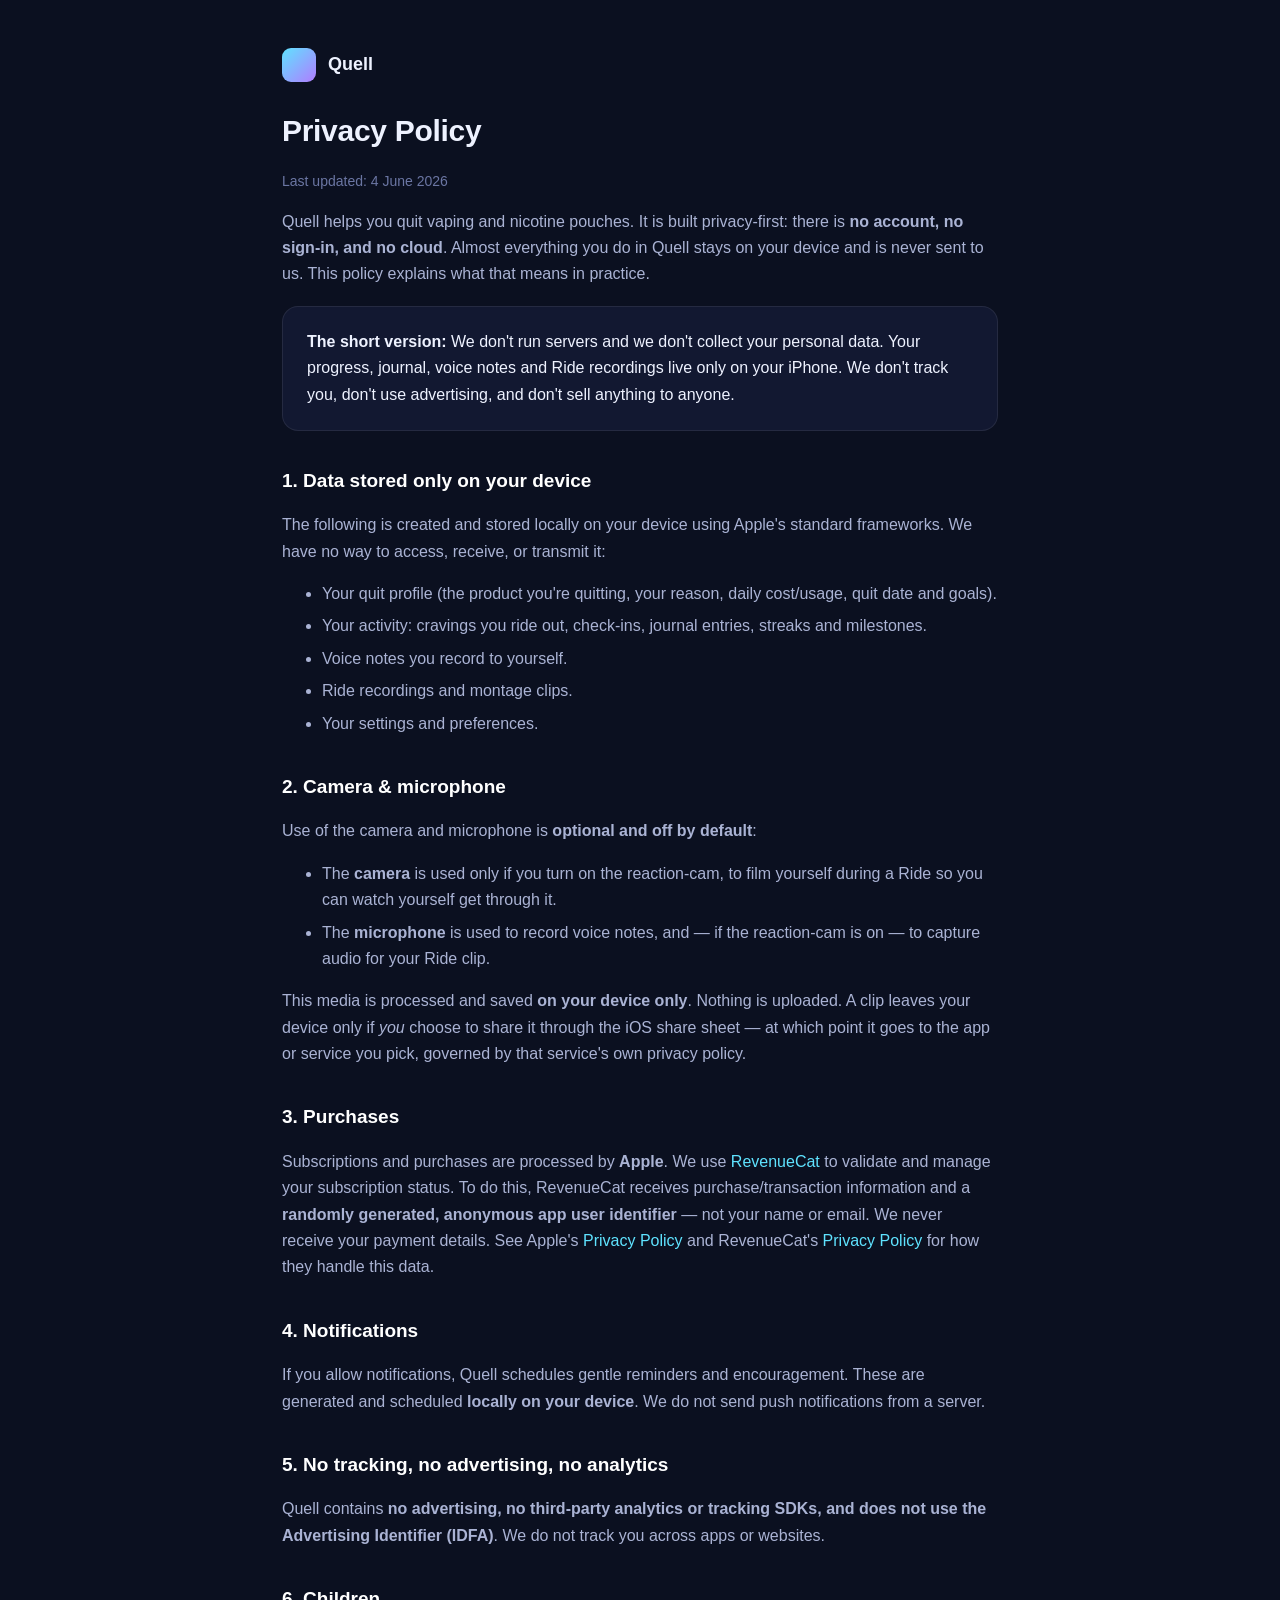
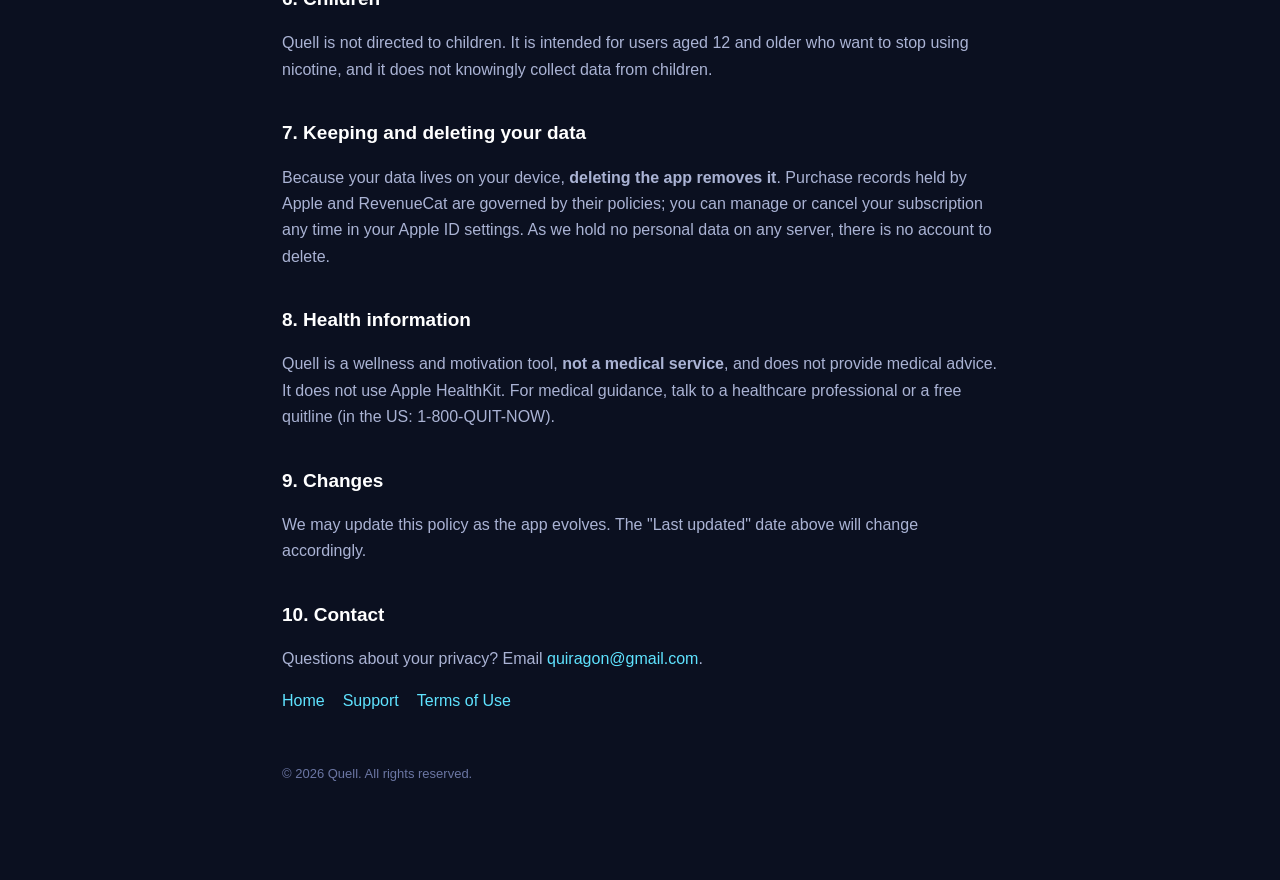
==== privacy.html @ bf584b94 "Quell legal & support pages" ====
<!doctype html>
<html lang="en">
<head>
<meta charset="utf-8">
<meta name="viewport" content="width=device-width, initial-scale=1">
<title>Quell — Privacy Policy</title>
<link rel="stylesheet" href="style.css">
</head>
<body>
<div class="wrap">
  <header><div class="logo"></div><span class="brand">Quell</span></header>
  <h1>Privacy Policy</h1>
  <p class="faint">Last updated: 4 June 2026</p>

  <p>Quell helps you quit vaping and nicotine pouches. It is built privacy-first: there is
  <strong>no account, no sign-in, and no cloud</strong>. Almost everything you do in Quell stays on your
  device and is never sent to us. This policy explains what that means in practice.</p>

  <div class="card">
  <strong>The short version:</strong> We don't run servers and we don't collect your personal data.
  Your progress, journal, voice notes and Ride recordings live only on your iPhone. We don't track you,
  don't use advertising, and don't sell anything to anyone.
  </div>

  <h2>1. Data stored only on your device</h2>
  <p>The following is created and stored locally on your device using Apple's standard frameworks. We have
  no way to access, receive, or transmit it:</p>
  <ul>
    <li>Your quit profile (the product you're quitting, your reason, daily cost/usage, quit date and goals).</li>
    <li>Your activity: cravings you ride out, check-ins, journal entries, streaks and milestones.</li>
    <li>Voice notes you record to yourself.</li>
    <li>Ride recordings and montage clips.</li>
    <li>Your settings and preferences.</li>
  </ul>

  <h2>2. Camera &amp; microphone</h2>
  <p>Use of the camera and microphone is <strong>optional and off by default</strong>:</p>
  <ul>
    <li>The <strong>camera</strong> is used only if you turn on the reaction-cam, to film yourself during a
    Ride so you can watch yourself get through it.</li>
    <li>The <strong>microphone</strong> is used to record voice notes, and — if the reaction-cam is on — to
    capture audio for your Ride clip.</li>
  </ul>
  <p>This media is processed and saved <strong>on your device only</strong>. Nothing is uploaded. A clip
  leaves your device only if <em>you</em> choose to share it through the iOS share sheet — at which point it
  goes to the app or service you pick, governed by that service's own privacy policy.</p>

  <h2>3. Purchases</h2>
  <p>Subscriptions and purchases are processed by <strong>Apple</strong>. We use
  <a href="https://www.revenuecat.com/privacy/" rel="noopener">RevenueCat</a> to validate and manage your
  subscription status. To do this, RevenueCat receives purchase/transaction information and a
  <strong>randomly generated, anonymous app user identifier</strong> — not your name or email. We never
  receive your payment details. See Apple's
  <a href="https://www.apple.com/legal/privacy/" rel="noopener">Privacy Policy</a> and RevenueCat's
  <a href="https://www.revenuecat.com/privacy/" rel="noopener">Privacy Policy</a> for how they handle this data.</p>

  <h2>4. Notifications</h2>
  <p>If you allow notifications, Quell schedules gentle reminders and encouragement. These are generated and
  scheduled <strong>locally on your device</strong>. We do not send push notifications from a server.</p>

  <h2>5. No tracking, no advertising, no analytics</h2>
  <p>Quell contains <strong>no advertising, no third-party analytics or tracking SDKs, and does not use the
  Advertising Identifier (IDFA)</strong>. We do not track you across apps or websites.</p>

  <h2>6. Children</h2>
  <p>Quell is not directed to children. It is intended for users aged 12 and older who want to stop using
  nicotine, and it does not knowingly collect data from children.</p>

  <h2>7. Keeping and deleting your data</h2>
  <p>Because your data lives on your device, <strong>deleting the app removes it</strong>. Purchase records
  held by Apple and RevenueCat are governed by their policies; you can manage or cancel your subscription any
  time in your Apple ID settings. As we hold no personal data on any server, there is no account to delete.</p>

  <h2>8. Health information</h2>
  <p>Quell is a wellness and motivation tool, <strong>not a medical service</strong>, and does not provide
  medical advice. It does not use Apple HealthKit. For medical guidance, talk to a healthcare professional or
  a free quitline (in the US: 1-800-QUIT-NOW).</p>

  <h2>9. Changes</h2>
  <p>We may update this policy as the app evolves. The "Last updated" date above will change accordingly.</p>

  <h2>10. Contact</h2>
  <p>Questions about your privacy? Email <a href="mailto:quiragon@gmail.com">quiragon@gmail.com</a>.</p>

  <div class="nav"><a href="index.html">Home</a><a href="support.html">Support</a><a href="terms.html">Terms of Use</a></div>
  <footer>© 2026 Quell. All rights reserved.</footer>
</div>
</body>
</html>
---- style.css ----
:root{
  --bg:#0b1020; --panel:#121831; --ink:#eef2ff; --soft:#aab3d4; --faint:#6b76a3;
  --cyan:#5fe3ff; --violet:#b07dff; --line:rgba(255,255,255,.08);
}
*{box-sizing:border-box}
html{-webkit-text-size-adjust:100%}
body{
  margin:0; background:var(--bg); color:var(--ink);
  font:16px/1.65 -apple-system,BlinkMacSystemFont,"SF Pro Rounded","SF Pro Text",Segoe UI,Roboto,Helvetica,Arial,sans-serif;
}
.wrap{max-width:760px; margin:0 auto; padding:48px 22px 96px}
header{display:flex; align-items:center; gap:12px; margin-bottom:8px}
.logo{width:34px;height:34px;border-radius:9px;
  background:linear-gradient(135deg,var(--cyan),var(--violet))}
h1{font-size:30px; letter-spacing:-.01em; margin:24px 0 4px}
h2{font-size:19px; margin:34px 0 8px; color:#fff}
.brand{font-weight:700;font-size:18px}
.muted{color:var(--soft)}
.faint{color:var(--faint); font-size:14px}
a{color:var(--cyan); text-decoration:none}
a:hover{text-decoration:underline}
p,li{color:var(--soft)}
li{margin:6px 0}
.card{background:var(--panel); border:1px solid var(--line); border-radius:16px; padding:22px 24px; margin-top:18px}
hr{border:0;border-top:1px solid var(--line);margin:40px 0}
.nav{display:flex;gap:18px;flex-wrap:wrap;margin-top:10px}
footer{margin-top:48px;color:var(--faint);font-size:13px}
code{background:rgba(255,255,255,.06);padding:1px 6px;border-radius:6px;color:#cdd6ff}
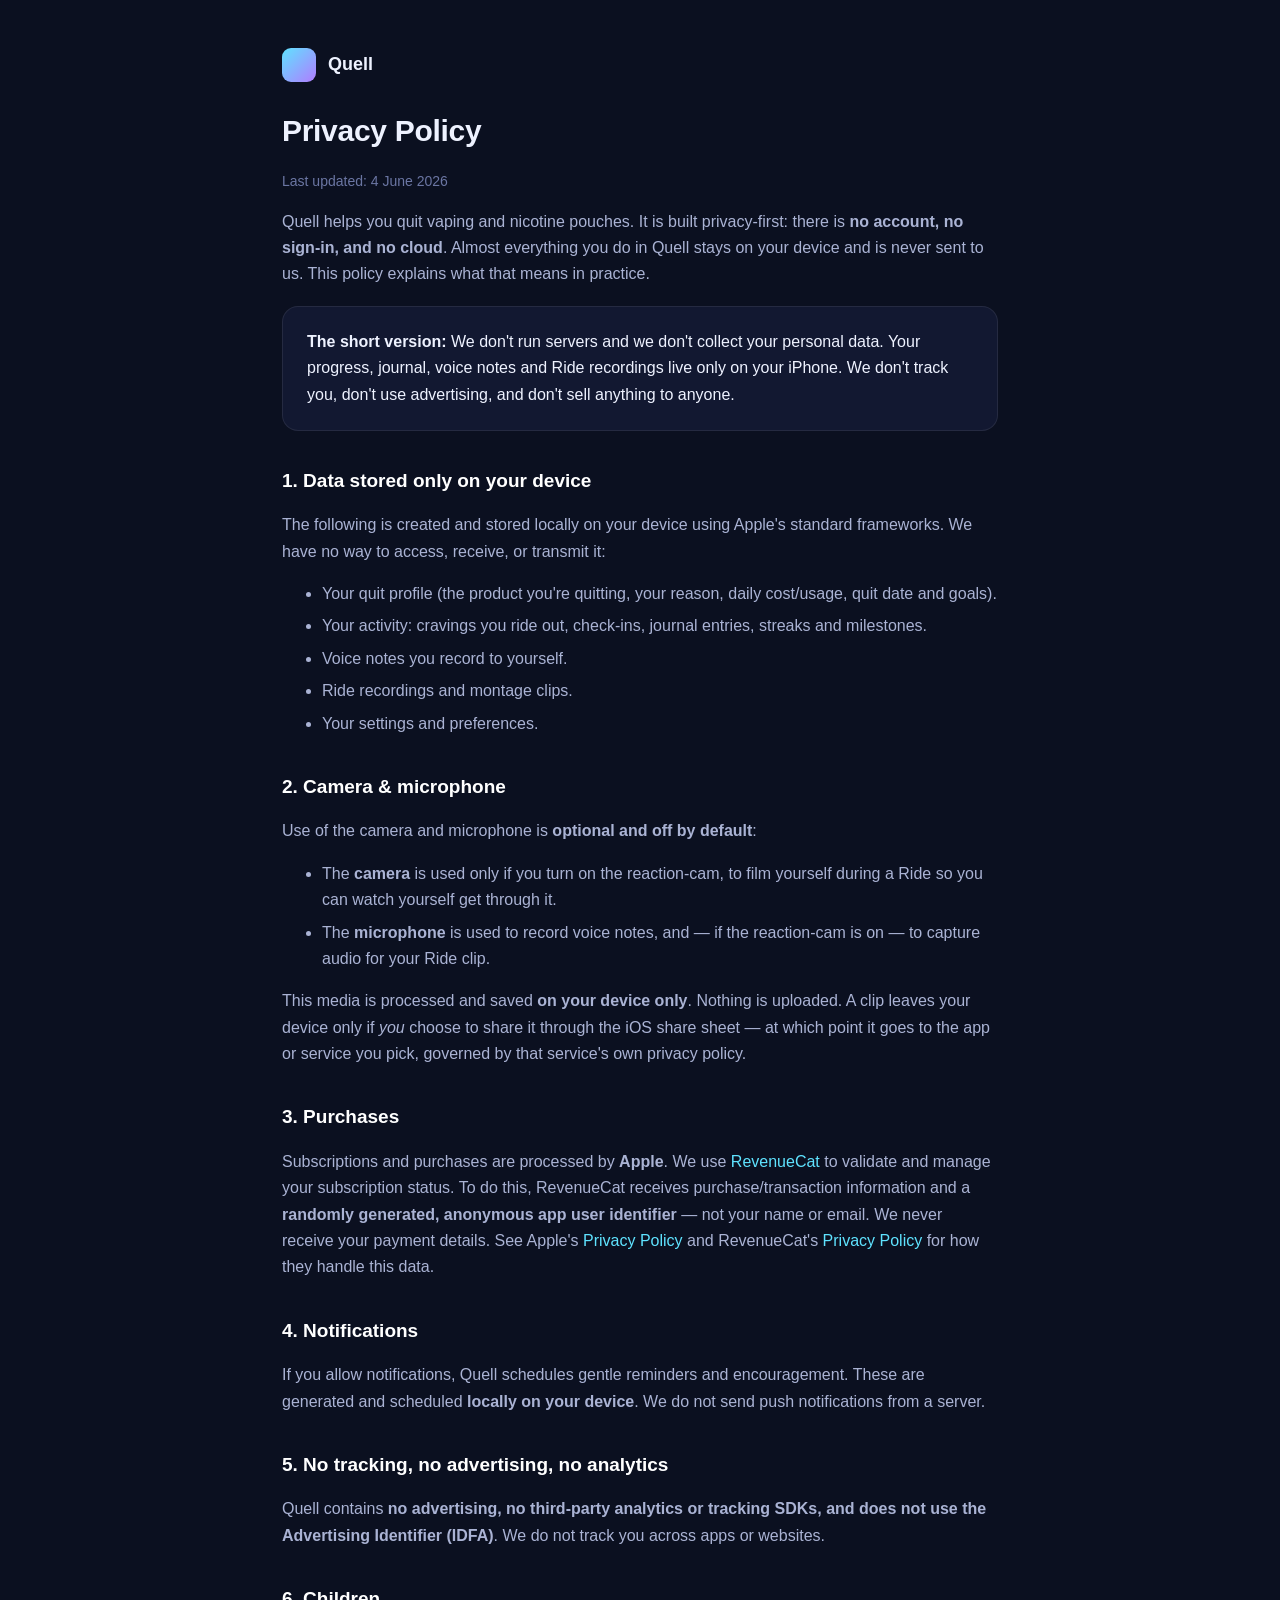
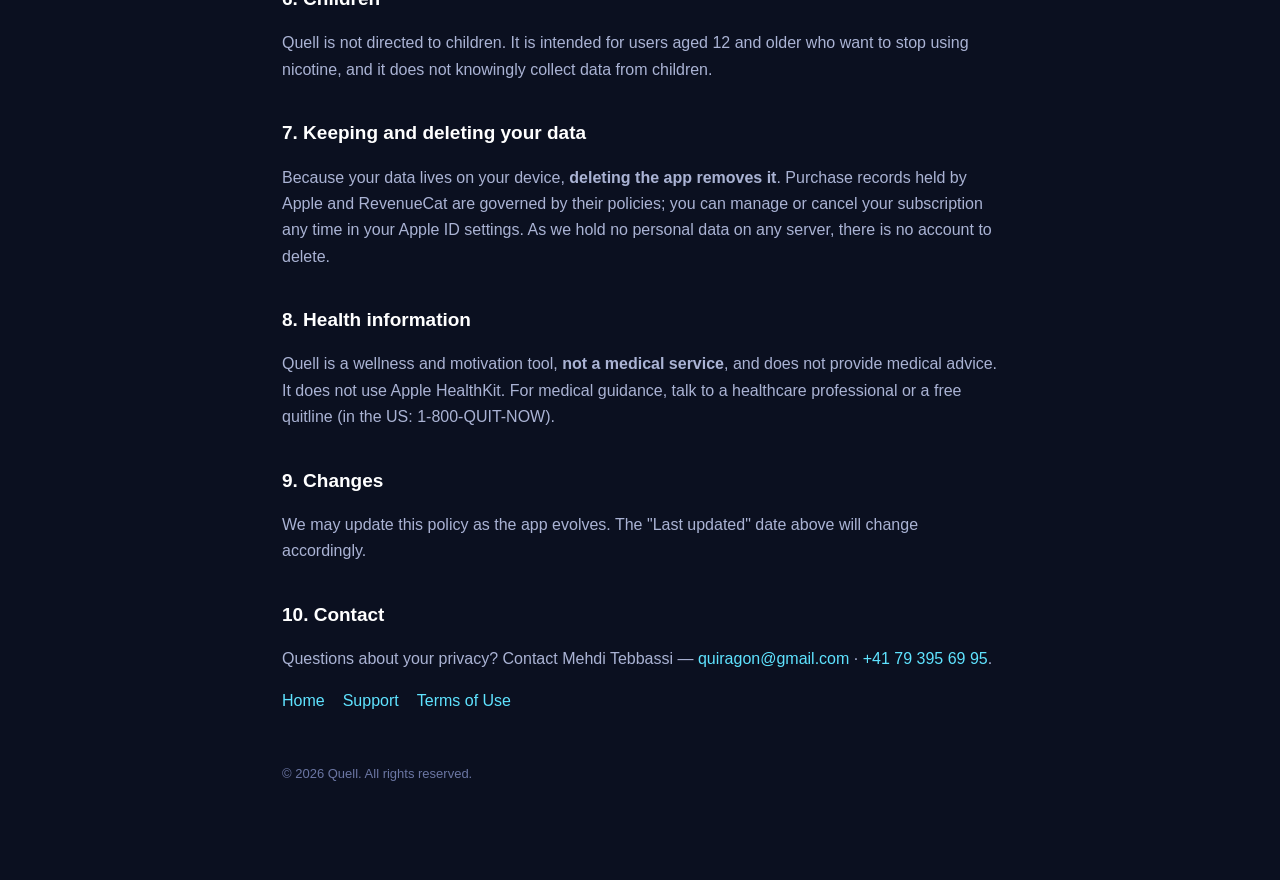
==== commit 28a2cd0f: "Add contact name + phone (Mehdi Tebbassi) to all pages" ====
--- a/privacy.html
+++ b/privacy.html
@@ -80,7 +80,8 @@
   <p>We may update this policy as the app evolves. The "Last updated" date above will change accordingly.</p>
 
   <h2>10. Contact</h2>
-  <p>Questions about your privacy? Email <a href="mailto:quiragon@gmail.com">quiragon@gmail.com</a>.</p>
+  <p>Questions about your privacy? Contact Mehdi Tebbassi —
+  <a href="mailto:quiragon@gmail.com">quiragon@gmail.com</a> · <a href="tel:+41793956995">+41 79 395 69 95</a>.</p>
 
   <div class="nav"><a href="index.html">Home</a><a href="support.html">Support</a><a href="terms.html">Terms of Use</a></div>
   <footer>© 2026 Quell. All rights reserved.</footer>
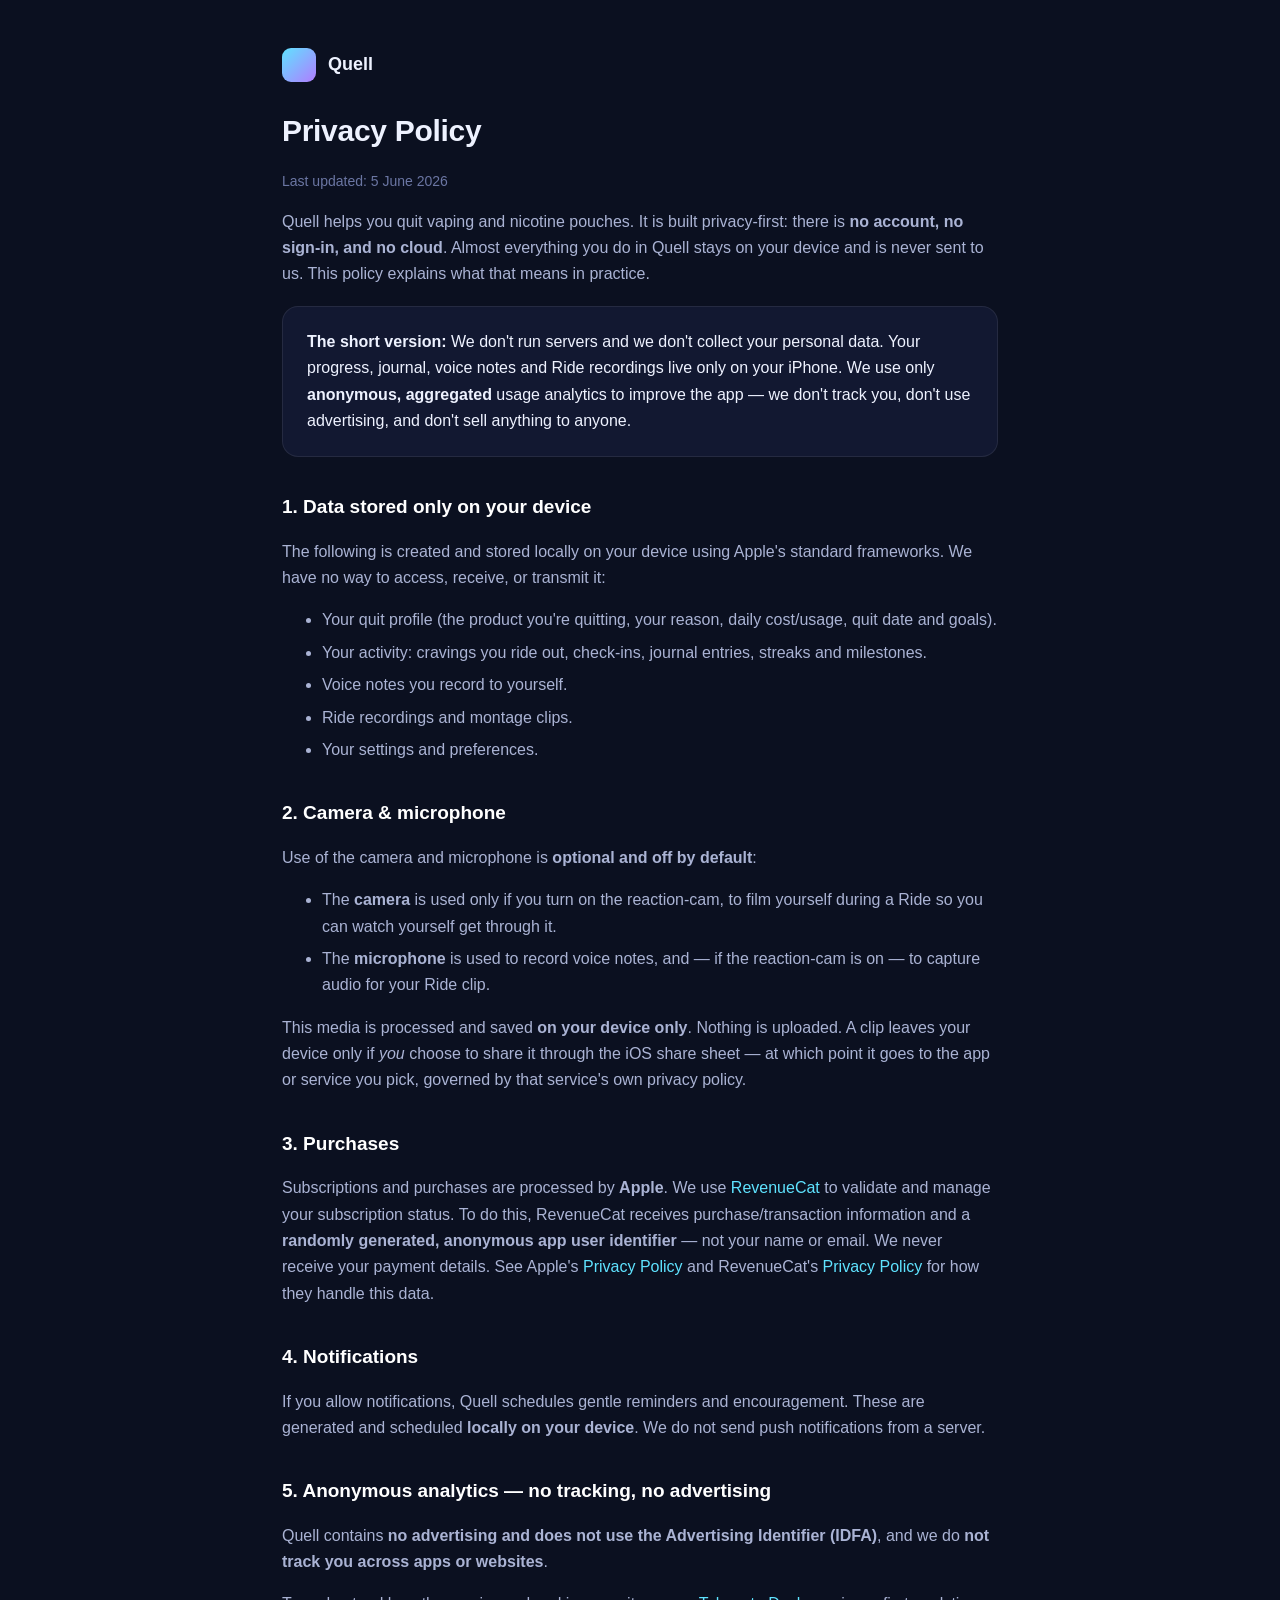
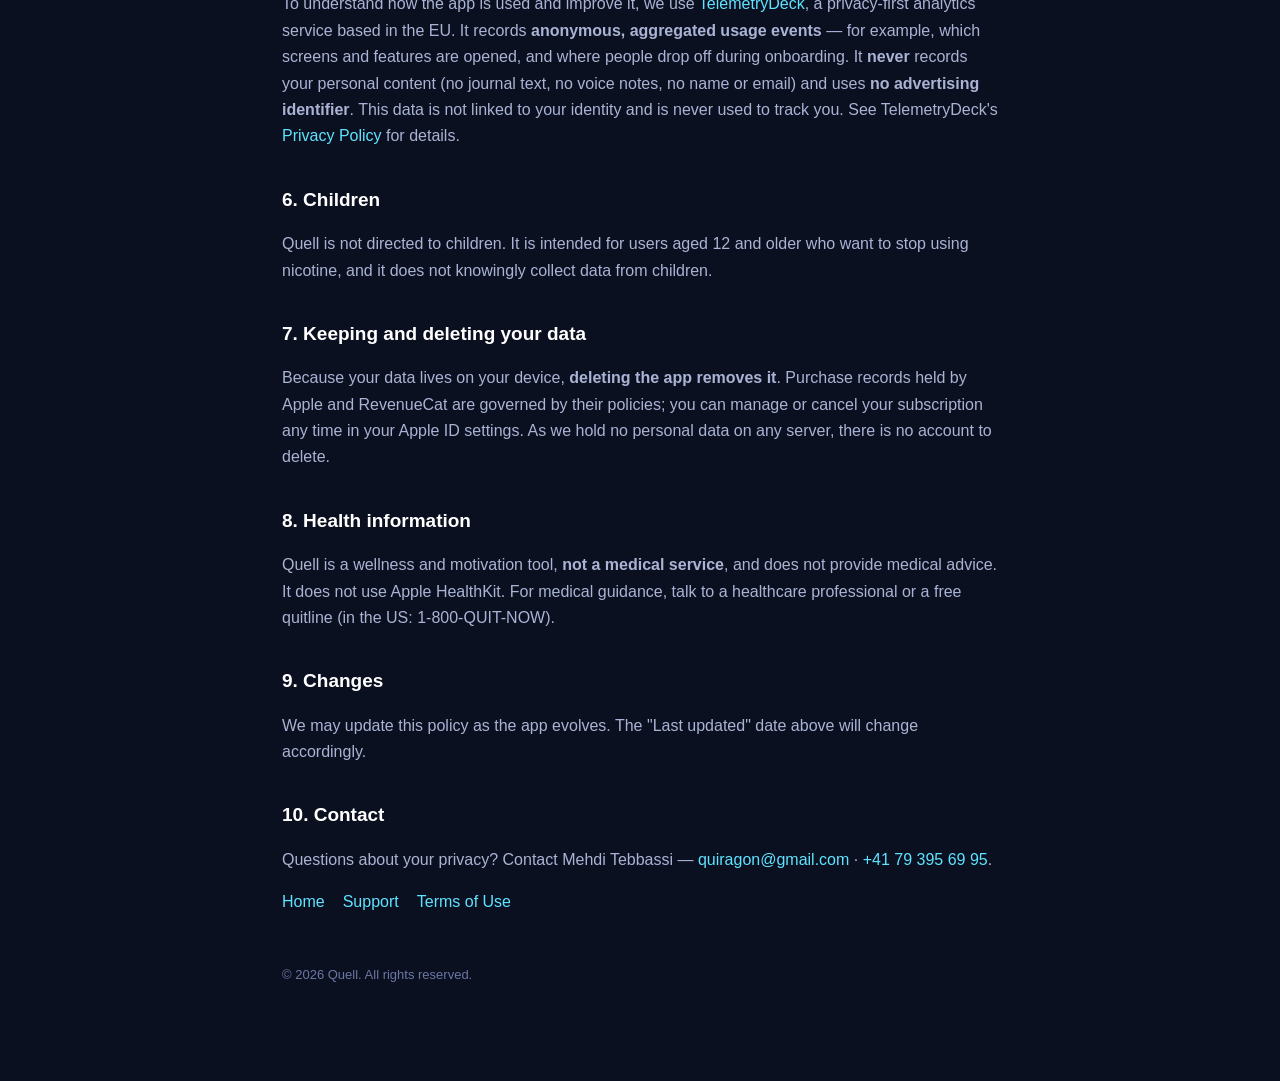
==== commit 5c22707d: "Update legal pages to current app state - privacy: disclose TelemetryDeck (anonymous, privacy-first " ====
--- a/privacy.html
+++ b/privacy.html
@@ -10,7 +10,7 @@
 <div class="wrap">
   <header><div class="logo"></div><span class="brand">Quell</span></header>
   <h1>Privacy Policy</h1>
-  <p class="faint">Last updated: 4 June 2026</p>
+  <p class="faint">Last updated: 5 June 2026</p>
 
   <p>Quell helps you quit vaping and nicotine pouches. It is built privacy-first: there is
   <strong>no account, no sign-in, and no cloud</strong>. Almost everything you do in Quell stays on your
@@ -18,7 +18,8 @@
 
   <div class="card">
   <strong>The short version:</strong> We don't run servers and we don't collect your personal data.
-  Your progress, journal, voice notes and Ride recordings live only on your iPhone. We don't track you,
+  Your progress, journal, voice notes and Ride recordings live only on your iPhone. We use only
+  <strong>anonymous, aggregated</strong> usage analytics to improve the app — we don't track you,
   don't use advertising, and don't sell anything to anyone.
   </div>
 
@@ -58,9 +59,17 @@
   <p>If you allow notifications, Quell schedules gentle reminders and encouragement. These are generated and
   scheduled <strong>locally on your device</strong>. We do not send push notifications from a server.</p>
 
-  <h2>5. No tracking, no advertising, no analytics</h2>
-  <p>Quell contains <strong>no advertising, no third-party analytics or tracking SDKs, and does not use the
-  Advertising Identifier (IDFA)</strong>. We do not track you across apps or websites.</p>
+  <h2>5. Anonymous analytics — no tracking, no advertising</h2>
+  <p>Quell contains <strong>no advertising and does not use the Advertising Identifier (IDFA)</strong>, and we
+  do <strong>not track you across apps or websites</strong>.</p>
+  <p>To understand how the app is used and improve it, we use
+  <a href="https://telemetrydeck.com/privacy/" rel="noopener">TelemetryDeck</a>, a privacy-first analytics
+  service based in the EU. It records <strong>anonymous, aggregated usage events</strong> — for example, which
+  screens and features are opened, and where people drop off during onboarding. It <strong>never</strong>
+  records your personal content (no journal text, no voice notes, no name or email) and uses
+  <strong>no advertising identifier</strong>. This data is not linked to your identity and is never used to
+  track you. See TelemetryDeck's <a href="https://telemetrydeck.com/privacy/" rel="noopener">Privacy
+  Policy</a> for details.</p>
 
   <h2>6. Children</h2>
   <p>Quell is not directed to children. It is intended for users aged 12 and older who want to stop using
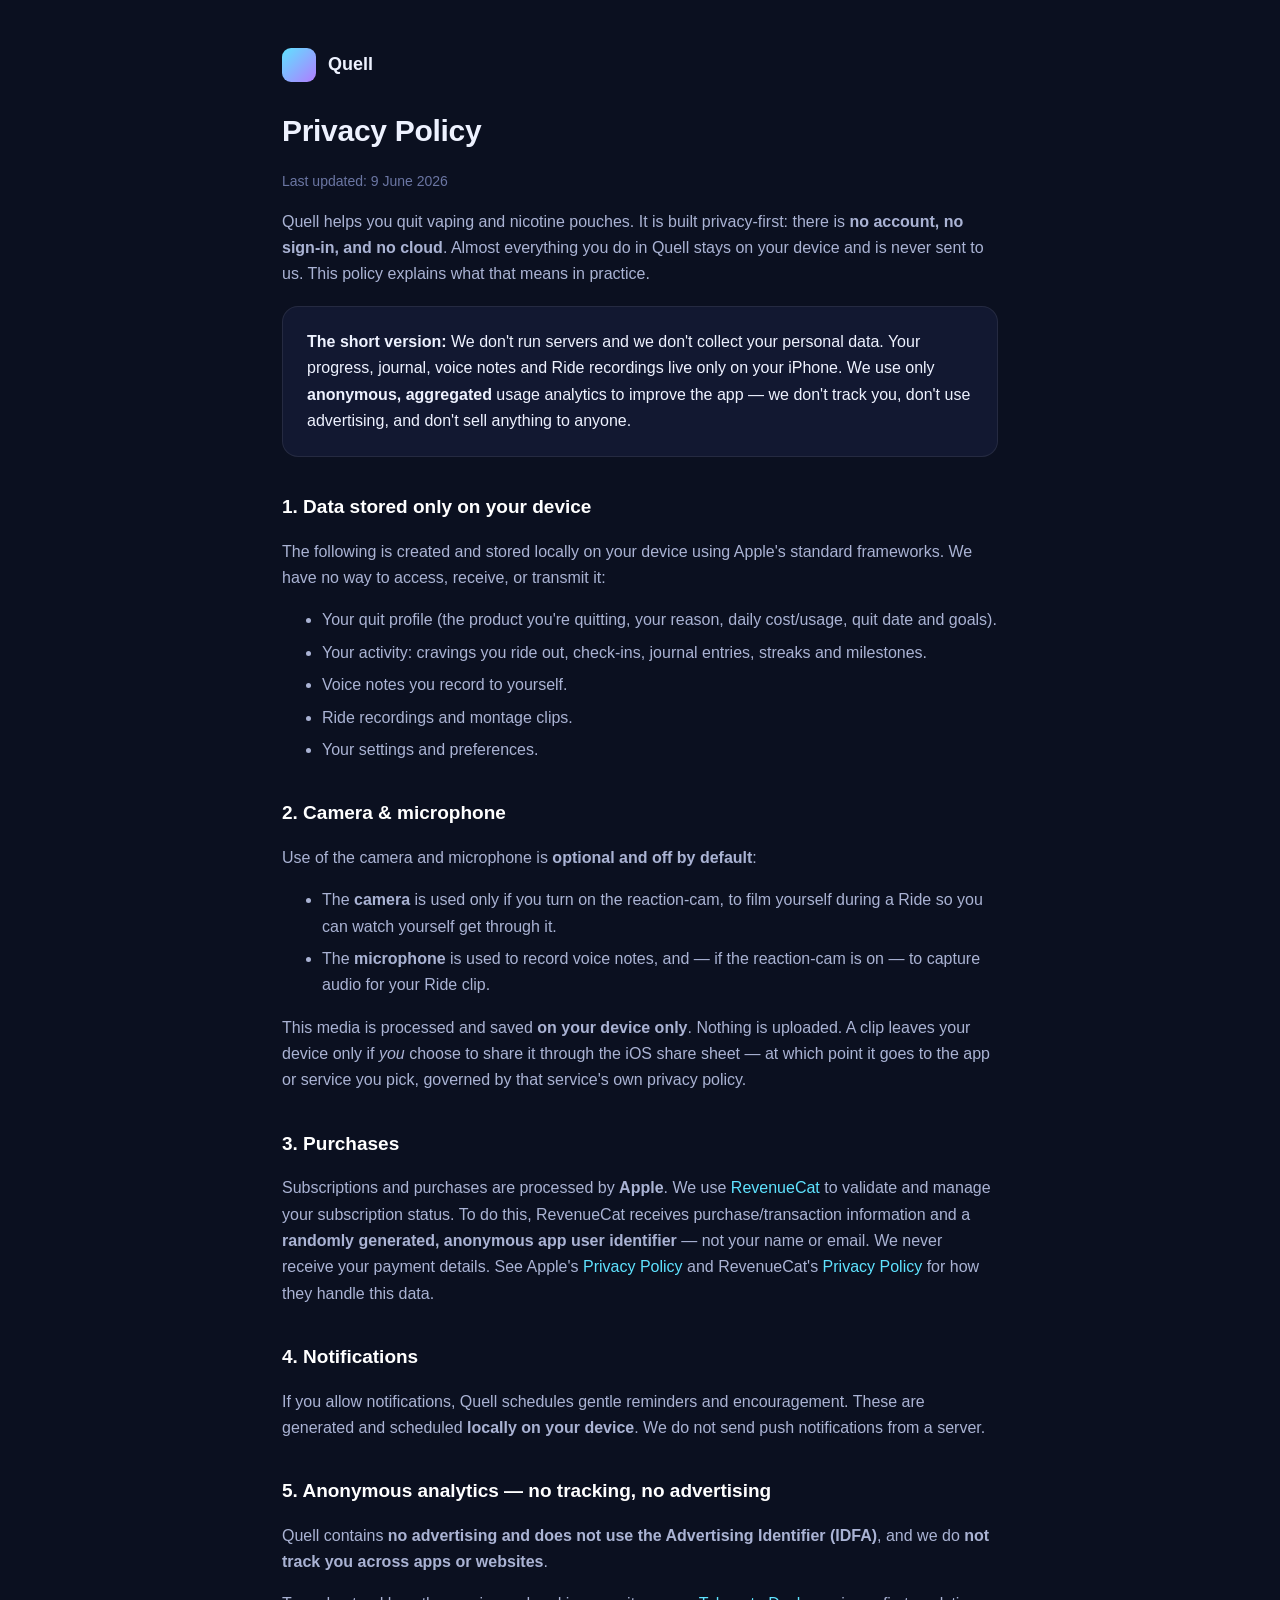
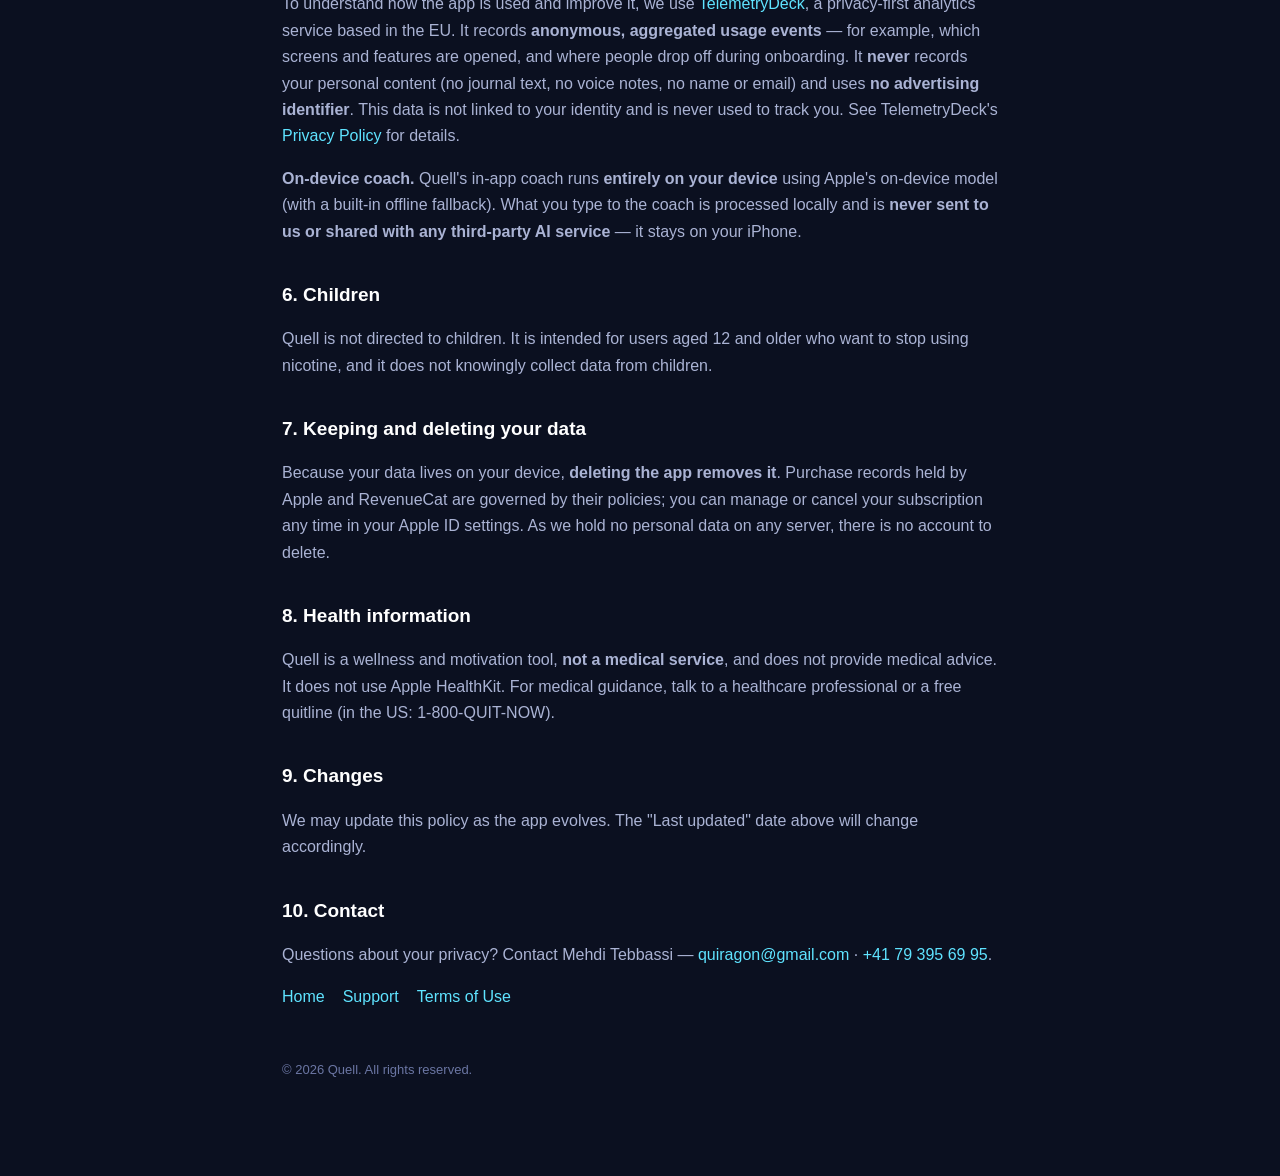
==== commit 3f41753f: "Privacy: clarify the in-app coach is on-device (no third-party AI data sharing) Pre-empts Apple Guid" ====
--- a/privacy.html
+++ b/privacy.html
@@ -10,7 +10,7 @@
 <div class="wrap">
   <header><div class="logo"></div><span class="brand">Quell</span></header>
   <h1>Privacy Policy</h1>
-  <p class="faint">Last updated: 5 June 2026</p>
+  <p class="faint">Last updated: 9 June 2026</p>
 
   <p>Quell helps you quit vaping and nicotine pouches. It is built privacy-first: there is
   <strong>no account, no sign-in, and no cloud</strong>. Almost everything you do in Quell stays on your
@@ -70,6 +70,9 @@
   <strong>no advertising identifier</strong>. This data is not linked to your identity and is never used to
   track you. See TelemetryDeck's <a href="https://telemetrydeck.com/privacy/" rel="noopener">Privacy
   Policy</a> for details.</p>
+  <p><strong>On-device coach.</strong> Quell's in-app coach runs <strong>entirely on your device</strong> using
+  Apple's on-device model (with a built-in offline fallback). What you type to the coach is processed locally and
+  is <strong>never sent to us or shared with any third-party AI service</strong> — it stays on your iPhone.</p>
 
   <h2>6. Children</h2>
   <p>Quell is not directed to children. It is intended for users aged 12 and older who want to stop using
